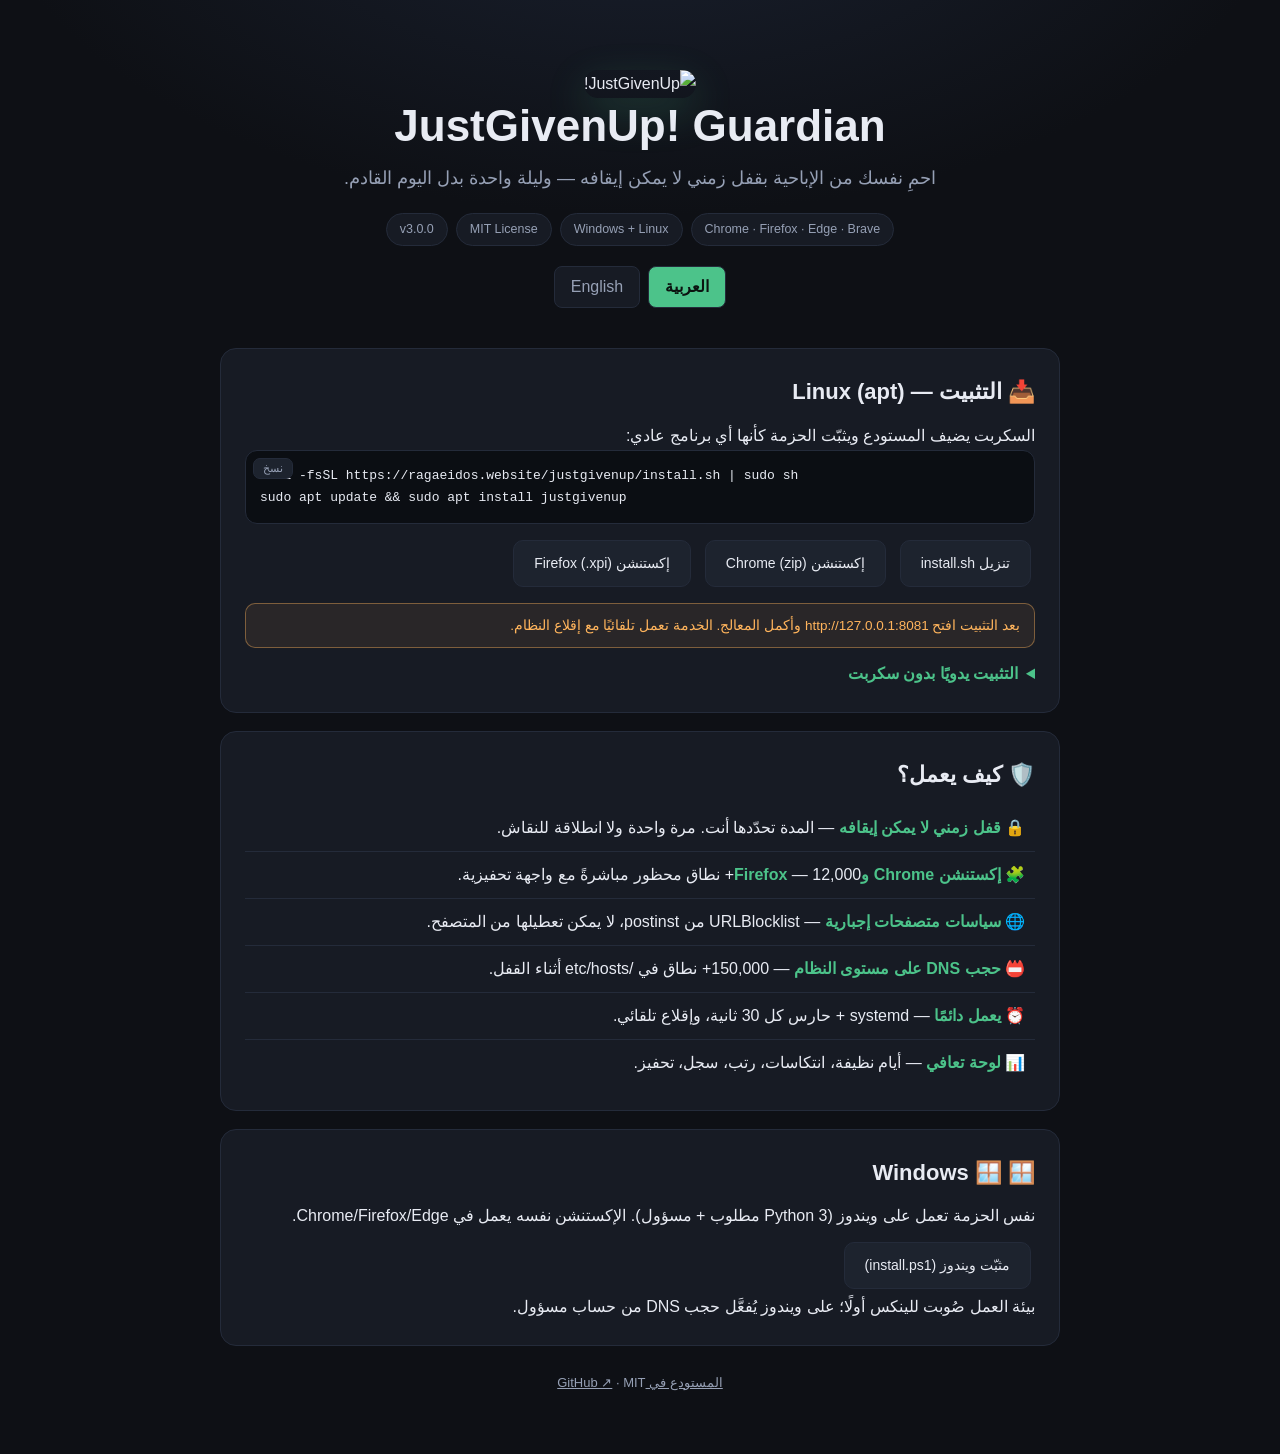
==== index.html @ 95723e1d "gh-pages: install.sh with arch=amd64" ====
<!doctype html>
<html lang="ar" dir="rtl">
<head>
<meta charset="utf-8">
<meta name="viewport" content="width=device-width, initial-scale=1">
<title>JustGivenUp! Guardian — احمِ نفسك</title>
<style>
  :root{--bg:#0e1015;--card:#171b24;--text:#e8ebf3;--muted:#96a0b5;--accent:#4cc38a;--danger:#e5484d;--border:#242b3a}
  *{box-sizing:border-box;margin:0;padding:0}
  body{background:radial-gradient(1100px 600px at 50% -10%,#1a2130 0%,var(--bg) 60%);color:var(--text);font-family:"Segoe UI","Noto Sans Arabic",Tahoma,sans-serif;line-height:1.75}
  .wrap{max-width:880px;margin:0 auto;padding:28px 20px 60px}
  .hero{text-align:center;padding:42px 10px 22px}
  .hero h1{font-size:44px;line-height:1.25}
  body[dir=ltr] .hero h1{letter-spacing:.5px}
  .tag{color:var(--muted);font-size:18px;margin-top:10px}
  .hero .logo{width:110px;height:110px;border-radius:22px;box-shadow:0 14px 40px rgba(76,195,138,.22)}
  .badge-row{display:flex;gap:8px;justify-content:center;flex-wrap:wrap;margin-top:18px}
  .badge{background:var(--card);border:1px solid var(--border);border-radius:999px;padding:5px 13px;font-size:12.5px;color:var(--muted)}
  section{background:var(--card);border:1px solid var(--border);border-radius:16px;padding:24px;margin-top:18px}
  h2{font-size:22px;margin-bottom:10px}
  h2 .emoji{font-size:22px}
  .lang-toggle{display:flex;justify-content:center;gap:8px;margin-top:20px}
  .lang-toggle button{background:var(--card);color:var(--muted);border:1px solid var(--border);border-radius:8px;padding:6px 16px;cursor:pointer;font:inherit}
  .lang-toggle button.on{background:var(--accent);color:#0b1310;font-weight:700}
  code,pre{font-family:"Cascadia Code",Consolas,monospace}
  pre{background:#0b0e13;border:1px solid var(--border);border-radius:12px;padding:14px;overflow-x:auto;direction:ltr;text-align:left;font-size:13px;line-height:1.7}
  .cmd{position:relative}
  .cmd button{position:absolute;top:8px;inset-inline-end:8px;background:#1d232e;color:var(--muted);border:1px solid var(--border);border-radius:7px;padding:3px 9px;font-size:11px;cursor:pointer}
  .btn{display:inline-block;background:#1d232e;color:var(--text);border:1px solid var(--border);border-radius:10px;padding:10px 20px;text-decoration:none;font-size:14px;margin:4px}
  .btn.primary{background:var(--accent);color:#0b1310;font-weight:700;border-color:transparent}
  .row{display:flex;flex-wrap:wrap;gap:6px}
  .feat{list-style:none}
  .feat li{padding:9px 10px;border-bottom:1px solid var(--border)}
  .feat li:last-child{border-bottom:0}
  .feat b{color:var(--accent)}
  .note{background:rgba(255,180,92,.08);border:1px solid rgba(255,180,92,.4);color:#ffb45c;border-radius:10px;padding:10px 14px;font-size:13.5px;margin-top:12px}
  footer{color:var(--muted);text-align:center;font-size:13px;margin-top:26px}
  footer a{color:var(--muted)}
  details{margin-top:12px}
  summary{cursor:pointer;color:var(--accent);font-weight:600}
  [hidden]{display:none!important}
</style>
</head>
<body>
<div class="wrap">

  <div class="hero">
    <img class="logo" src="https://raw.githubusercontent.com/RaGAEIDOS/justgivenup/main/img/logo-justgivenup.png" alt="JustGivenUp!">
    <h1>JustGivenUp! Guardian</h1>
    <p class="tag" id="tagline">احمِ نفسك من الإباحية بقفل زمني لا يمكن إيقافه — وليلة واحدة بدل اليوم القادم.</p>
    <div class="badge-row">
      <span class="badge">Chrome · Firefox · Edge · Brave</span>
      <span class="badge">Windows + Linux</span>
      <span class="badge">MIT License</span>
      <span class="badge" id="ver-badge">v3.0.0</span>
    </div>
    <div class="lang-toggle">
      <button type="button" id="lang-ar" class="on">العربية</button>
      <button type="button" id="lang-en">English</button>
    </div>
  </div>

  <!-- install -->
  <section>
    <h2><span class="emoji">📥</span> <span id="install-h">التثبيت — Linux (apt)</span></h2>
    <p id="install-p">سطر واحد يضيف المستودع، ثم ثبّت الحزمة كأنها أي برنامج عادي:</p>
    <div class="cmd">
      <pre id="cmd-apt">curl -fsSL https://ragaeidos.website/justgivenup/install.sh | sudo sh
sudo apt update &amp;&amp; sudo apt install justgivenup</pre>
      <button type="button" id="copy-apt">نسخ</button>
    </div>
    <div class="row" style="margin-top:12px">
      <a class="btn" href="https://ragaeidos.website/justgivenup/install.sh" id="dl-script">تنزيل install.sh</a>
      <a class="btn" href="https://ragaeidos.website/justgivenup/extensions/justgivenup-chrome-3.0.0.zip" id="dl-chrome">إكستنشن Chrome (zip)</a>
      <a class="btn" href="https://ragaeidos.website/justgivenup/extensions/justgivenup-firefox-3.0.0.xpi" id="dl-ff">إكستنشن Firefox (.xpi)</a>
    </div>
    <p class="note" id="install-note">بعد التثبيت افتح http://127.0.0.1:8081 وأكمل المعالج. الخدمة تعمل تلقائيًا مع إقلاع النظام.</p>
    <details>
      <summary id="manual-summary">التثبيت يدويًا بدون سكربت</summary>
      <div class="cmd" style="margin-top:8px">
        <pre id="cmd-manual">echo "deb [trusted=yes] https://ragaeidos.website/justgivenup stable main" \
  | sudo tee /etc/apt/sources.list.d/justgivenup.list
sudo apt update &amp;&amp; sudo apt install justgivenup</pre>
        <button type="button" id="copy-manual">نسخ</button>
      </div>
      <p style="margin-top:8px" id="manual-p">يعمل على Debian وUbuntu وMint والأنظمة المشتقة. الـ signed-release متاح عند توقيع المستودع.</p>
    </details>
  </section>

  <!-- features -->
  <section>
    <h2><span class="emoji">🛡️</span> <span id="feat-h">كيف يعمل؟</span></h2>
    <ul class="feat" id="feat-list">
      <li>🔒 <b>قفل زمني لا يمكن إيقافه</b> — المدة تحدّدها أنت (1–3650 يوم). بمجرد بدئه لا يستطيع أحد — لا أنت ولا الإكستنشن ولا السطر — إزالته أو تقصيره. العبث بالملفات يضيف 90 يومًا.</li>
      <li>🧩 <b>إكستنشن Chrome وFirefox</b> — يحجب مباشرةً فوق 12,000 موقع إباحي بـ declarativeNetRequest، مع واجهة تحفيزية عند المحاولة.</li>
      <li>🌐 <b>سياسات متصفحات إجبارية</b> — URLBlocklist يُثبَّت عبر postinst ولا يمكن تعطيله من واجهة المتصفح.</li>
      <li>📛 <b>حجب DNS على مستوى النظام</b> — /etc/hosts يحجب أكثر من 150,000 نطاق أثناء القفل حتى لو حُذف الإكستنشن.</li>
      <li>⏰ <b>يعمل دائمًا</b> — خدمة systemd + حارس كل 30 ثانية يعيد التشغيل لو أوُقفت، ويبدأ تلقائيًا مع الإقلاع.</li>
      <li>📊 <b>لوحة تعافي</b> — أيام نظيفة، انتكاسات، رتب، سجل، كلمات تحفيزية (عربي/إنجليزي).</li>
    </ul>
  </section>

  <!-- windows -->
  <section>
    <h2><span class="emoji">🪟</span> <span id="win-h">Windows</span></h2>
    <p id="win-p">نفس الحزمة تعمل على ويندوز (Python 3 مطلوب + مسؤول). الإكستنشن نفسه يعمل في Chrome/Firefox/Edge.</p>
    <div class="row" style="margin-top:8px">
      <a class="btn" href="https://github.com/RaGAEIDOS/justgivenup/tree/main/packaging/windows" id="win-link">مثبّت ويندوز (install.ps1)</a>
    </div>
    <p id="win-note">بيئة العمل صُوبت للينكس أولًا؛ على ويندوز يُفعَّل حجب DNS من حساب مسؤول.</p>
  </section>

  <footer>
    <a href="https://github.com/RaGAEIDOS/justgivenup" target="_blank" rel="noopener" id="repo-link">المستودع في GitHub ↗</a>
    · MIT
  </footer>
</div>

<script>
"use strict";
const STR = {
  ar: {
    tagline: "احمِ نفسك من الإباحية بقفل زمني لا يمكن إيقافه — وليلة واحدة بدل اليوم القادم.",
    installH: "التثبيت — Linux (apt)",
    installP: "السكربت يضيف المستودع ويثبّت الحزمة كأنها أي برنامج عادي:",
    installNote: "بعد التثبيت افتح http://127.0.0.1:8081 وأكمل المعالج. الخدمة تعمل تلقائيًا مع إقلاع النظام.",
    manualSummary: "التثبيت يدويًا بدون سكربت",
    manualP: "يعمل على Debian وUbuntu وMint والأنظمة المشتقة.",
    featH: "كيف يعمل؟",
    winH: "Windows",
    winP: "نفس الحزمة تعمل على ويندوز (Python 3 مطلوب + مسؤول). الإكستنشن نفسه يعمل في Chrome/Firefox/Edge.",
    winLink: "مثبّت ويندوز (install.ps1)",
    winNote: "بيئة العمل صُوبت للينكس أولًا؛ على ويندوز يُفعَّل حجب DNS من حساب مسؤول.",
    copy: "نسخ", copied: "تم ✓",
    dlScript: "تنزيل install.sh",
    dlChrome: "إكستنشن Chrome (zip)", dlFf: "إكستنشن Firefox (.xpi)",
  },
  en: {
    installH: "Install — Linux (apt)",
    installP: "One script adds the repo and installs the package like any normal program:",
    installNote: "After installing, open http://127.0.0.1:8081 and finish the wizard. The service auto-starts at boot.",
    manualSummary: "Install manually without the script",
    manualP: "Works on Debian, Ubuntu, Mint and derivatives.",
    featH: "How it works",
    winH: "Windows",
    winP: "The same package runs on Windows (Python 3 + admin required). The extension works in Chrome/Firefox/Edge.",
    winLink: "Windows installer (install.ps1)",
    winNote: "Development was Linux-first; on Windows the DNS layer activates from an elevated account.",
    copy: "Copy", copied: "Done ✓",
    dlScript: "Download install.sh",
    dlChrome: "Chrome extension (zip)", dlFf: "Firefox extension (.xpi)",
  },
};
let LANG = "ar";
function t(k){ return STR[LANG][k] || k; }
const FEAT = {
  ar: [
    "<b>قفل زمني لا يمكن إيقافه</b> — المدة تحدّدها أنت (1–3650 يوم).",
    "…بمجرد بدئه لا يستطيع أحد إزالته أو تقصيره؛ العبث بالملفات يضيف 90 يومًا.",
    "…",
  ]
};
// simpler: fixed bilingual lists rendered by JS
const FEAT_LISTS = {
  ar: [
    "🔒 <b>قفل زمني لا يمكن إيقافه</b> — المدة تحدّدها أنت. مرة واحدة ولا انطلاقة للنقاش.",
    "🧩 <b>إكستنشن Chrome وFirefox</b> — 12,000+ نطاق محظور مباشرةً مع واجهة تحفيزية.",
    "🌐 <b>سياسات متصفحات إجبارية</b> — URLBlocklist من postinst، لا يمكن تعطيلها من المتصفح.",
    "📛 <b>حجب DNS على مستوى النظام</b> — 150,000+ نطاق في /etc/hosts أثناء القفل.",
    "⏰ <b>يعمل دائمًا</b> — systemd + حارس كل 30 ثانية، وإقلاع تلقائي.",
    "📊 <b>لوحة تعافي</b> — أيام نظيفة، انتكاسات، رتب، سجل، تحفيز.",
  ],
  en: [
    "🔒 <b>An irreversible time-lock</b> — the duration is yours (1–3650 days).",
    "🧩 <b>Chrome & Firefox extension</b> — 12,000+ adult domains blocked in-browser with a motivational interstitial.",
    "🌐 <b>Mandatory browser policies</b> — URLBlocklist installed by postinst, untouchable from the browser UI.",
    "📛 <b>System-level DNS blocking</b> — 150,000+ domains in /etc/hosts while locked.",
    "⏰ <b>Always running</b> — systemd service + 30s watchdog, auto-start at boot.",
    "📊 <b>Recovery dashboard</b> — clean days, relapses, ranks, activity feed, motivation.",
  ],
};
function applyLang() {
  document.documentElement.lang = LANG;
  document.documentElement.dir = LANG === "ar" ? "rtl" : "ltr";
  document.title = LANG === "ar" ? "JustGivenUp! Guardian — احمِ نفسك" : "JustGivenUp! Guardian — protect yourself";
  const g = (id) => document.getElementById(id);
  g("tagline").textContent = LANG === "ar" ? "احمِ نفسك من الإباحية بقفل زمني لا يمكن إيقافه — وليلة واحدة بدل اليوم القادم."
    : "Protect yourself from porn with an unstoppable time-lock — one clean night instead of tomorrow.";
  g("install-h").textContent = t("installH");
  g("install-p").textContent = t("installP");
  g("install-note").textContent = t("installNote");
  g("manual-summary").textContent = t("manualSummary");
  g("manual-p").textContent = t("manualP");
  g("feat-h").textContent = t("featH");
  g("feat-list").innerHTML = FEAT_LISTS[LANG].map((s) => "<li>" + s + "</li>").join("");
  g("win-h").innerHTML = "🪟 " + t("winH");
  g("win-p").textContent = t("winP");
  g("win-link").textContent = t("winLink");
  g("win-note").textContent = t("winNote");
  g("dl-script").textContent = t("dlScript");
  g("dl-chrome").textContent = t("dlChrome");
  g("dl-ff").textContent = t("dlFf");
  g("repo-link").textContent = (LANG === "ar" ? "المستودع في GitHub ↗" : "GitHub repository ↗");
  g("copy-apt").textContent = t("copy");
  g("copy-manual").textContent = t("copy");
  g("lang-ar").classList.toggle("on", LANG === "ar");
  g("lang-en").classList.toggle("on", LANG === "en");
}
document.getElementById("lang-ar").addEventListener("click", () => { LANG = "ar"; applyLang(); });
document.getElementById("lang-en").addEventListener("click", () => { LANG = "en"; applyLang(); });
function copyText(id, btn) {
  const txt = document.getElementById(id).innerText;
  (navigator.clipboard ? navigator.clipboard.writeText(txt) : Promise.reject())
    .then(() => { btn.textContent = t("copied"); setTimeout(() => btn.textContent = t("copy"), 1400); })
    .catch(() => {});
}
document.getElementById("copy-apt").addEventListener("click", (e) => copyText("cmd-apt", e.currentTarget));
document.getElementById("copy-manual").addEventListener("click", (e) => copyText("cmd-manual", e.currentTarget));
applyLang();
</script>
</body>
</html>
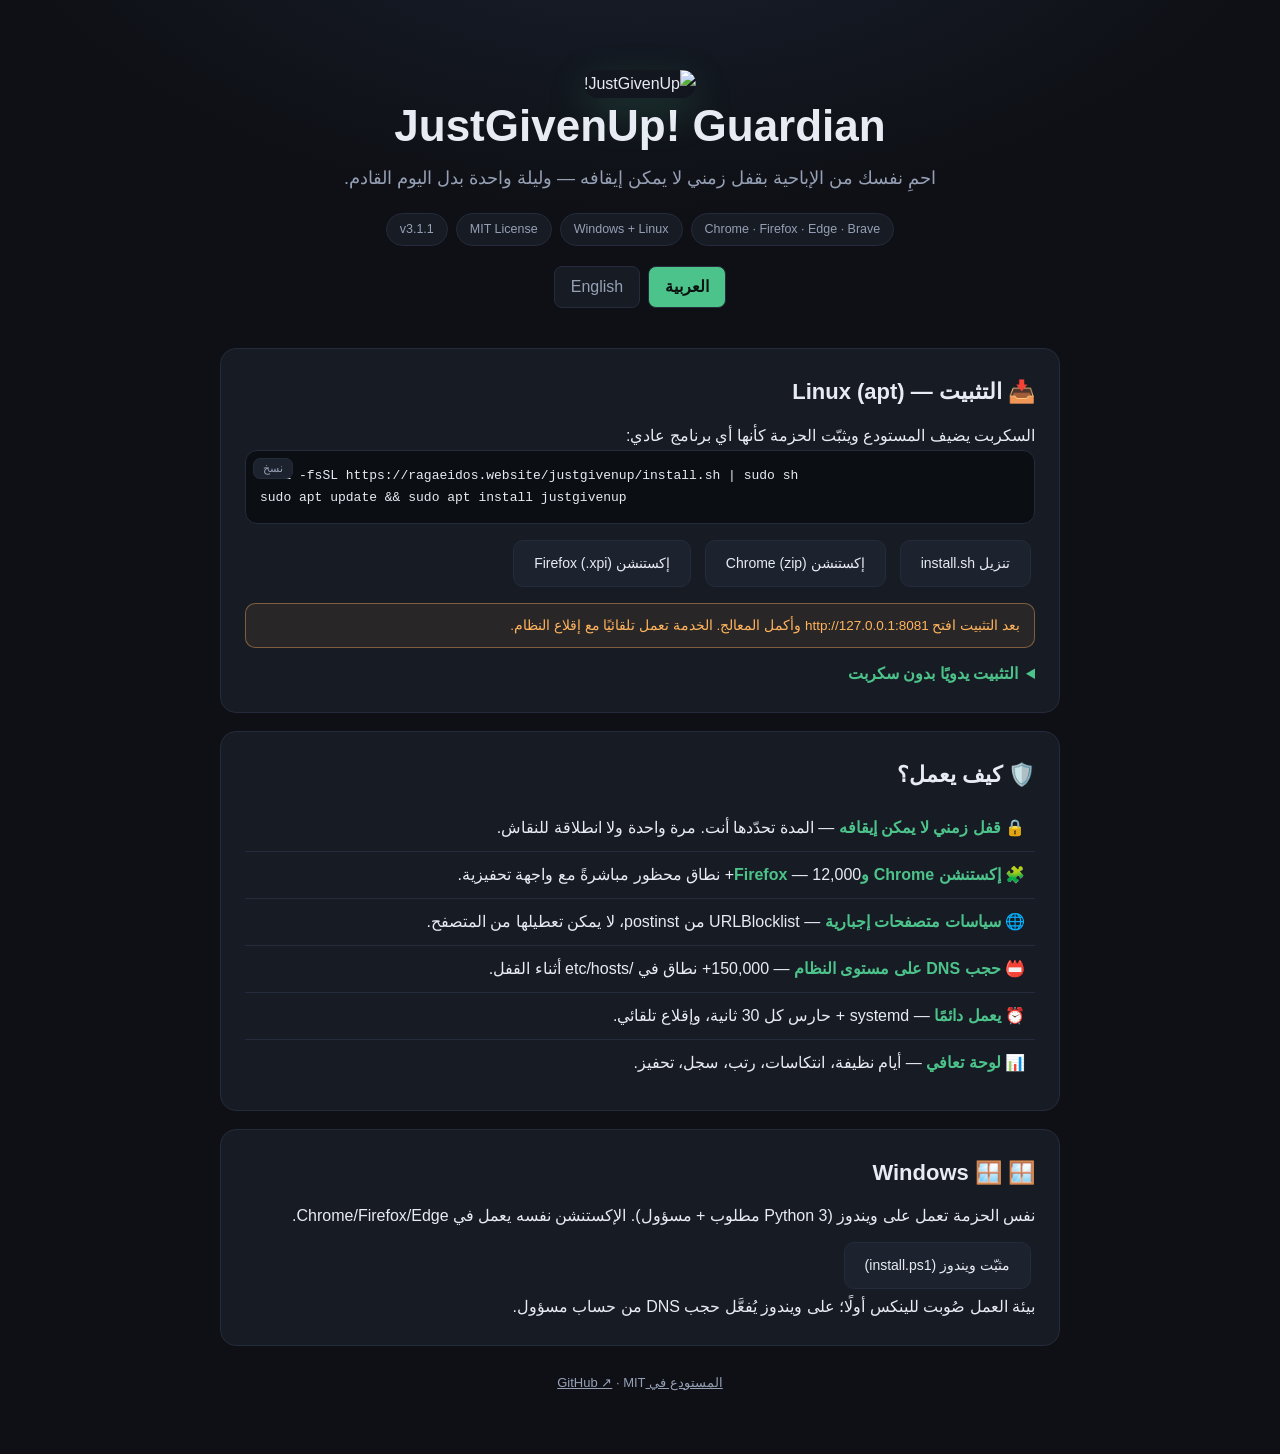
==== commit 99f003a5: "gh-pages: v3.1.1 — unblock shared hosting platforms (etm-learning.vercel.app)" ====
--- a/index.html
+++ b/index.html
@@ -52,7 +52,7 @@
       <span class="badge">Chrome · Firefox · Edge · Brave</span>
       <span class="badge">Windows + Linux</span>
       <span class="badge">MIT License</span>
-      <span class="badge" id="ver-badge">v3.0.0</span>
+      <span class="badge" id="ver-badge">v3.1.1</span>
     </div>
     <div class="lang-toggle">
       <button type="button" id="lang-ar" class="on">العربية</button>
@@ -71,8 +71,8 @@
     </div>
     <div class="row" style="margin-top:12px">
       <a class="btn" href="https://ragaeidos.website/justgivenup/install.sh" id="dl-script">تنزيل install.sh</a>
-      <a class="btn" href="https://ragaeidos.website/justgivenup/extensions/justgivenup-chrome-3.0.0.zip" id="dl-chrome">إكستنشن Chrome (zip)</a>
-      <a class="btn" href="https://ragaeidos.website/justgivenup/extensions/justgivenup-firefox-3.0.0.xpi" id="dl-ff">إكستنشن Firefox (.xpi)</a>
+      <a class="btn" href="https://ragaeidos.website/justgivenup/extensions/justgivenup-chrome-3.1.1.zip" id="dl-chrome">إكستنشن Chrome (zip)</a>
+      <a class="btn" href="https://ragaeidos.website/justgivenup/extensions/justgivenup-firefox-3.1.1.xpi" id="dl-ff">إكستنشن Firefox (.xpi)</a>
     </div>
     <p class="note" id="install-note">بعد التثبيت افتح http://127.0.0.1:8081 وأكمل المعالج. الخدمة تعمل تلقائيًا مع إقلاع النظام.</p>
     <details>
